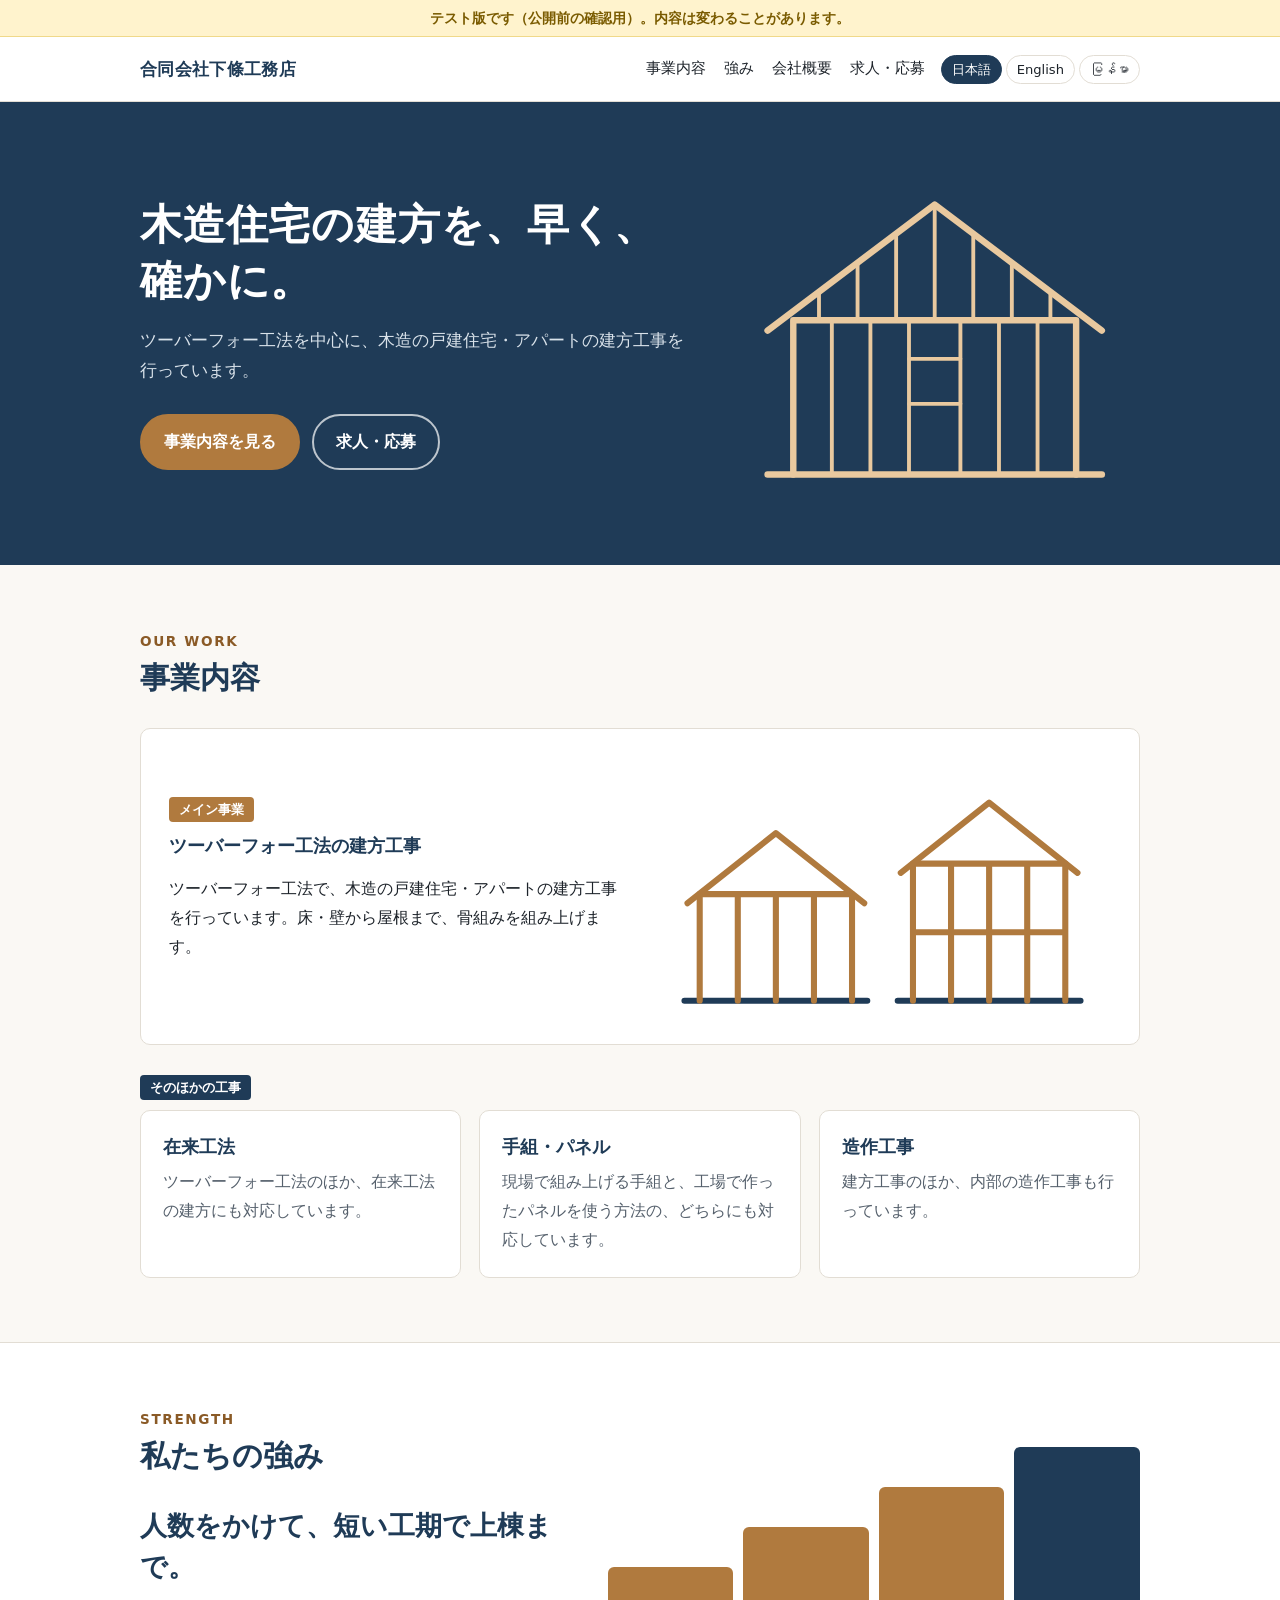
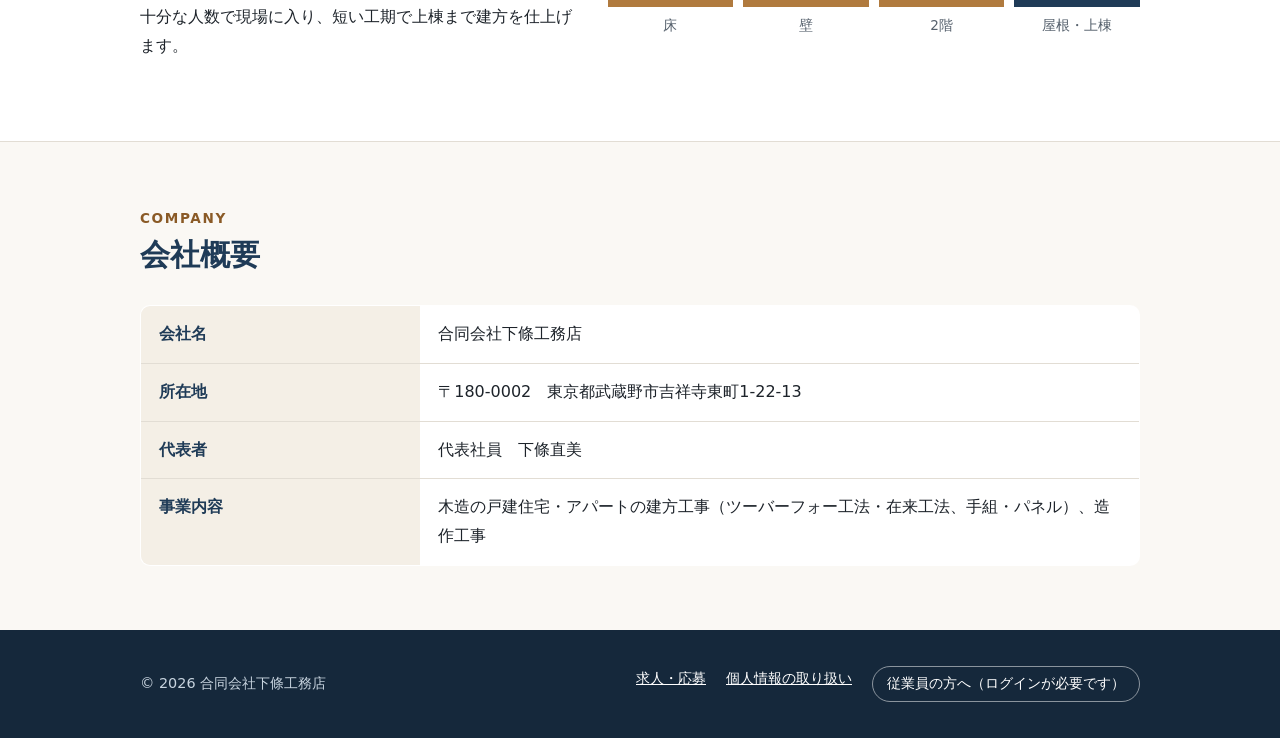
==== index.html @ 4ab25b53 "Add the first draft of the top, careers and privacy pages Co-Authored-By: Claude Opus 5.5 <noreply@a" ====
<!doctype html>
<html lang="ja">
<head>
<meta charset="utf-8">
<meta name="viewport" content="width=device-width, initial-scale=1">
<meta name="robots" content="noindex, nofollow"><!-- テスト版のあいだは検索に出さない。本番で外す -->
<title>合同会社下條工務店｜木造住宅の建方工事（ツーバーフォー工法）</title>
<meta name="description" content="合同会社下條工務店は、ツーバーフォー工法を中心に、木造の戸建住宅・アパートの建方工事を行っています。在来工法、手組・パネル、造作工事にも対応。人数をかけて短い工期で上棟まで行います。">
<link rel="stylesheet" href="assets/style.css">
<script src="assets/config.js"></script>
<script src="assets/i18n.js"></script>
</head>
<body>
<header class="site-header">
  <div class="wrap">
    <a class="brand" href="index.html">合同会社下條工務店</a>
    <button class="menu-btn" type="button" aria-expanded="false" data-i18n="menu">メニュー</button>
    <nav class="nav">
      <a href="#business" data-i18n="nav.business">事業内容</a>
      <a href="#strength" data-i18n="nav.strength">強み</a>
      <a href="#company" data-i18n="nav.company">会社概要</a>
      <a href="recruit.html" data-i18n="nav.recruit">求人・応募</a>
    </nav>
    <div class="langs" aria-label="Language"></div>
  </div>
</header>

<main>
  <div class="hero">
    <div class="wrap">
      <div>
        <h1 data-i18n="hero.title">木造住宅の建方を、早く、確かに。</h1>
        <p data-i18n="hero.lead">ツーバーフォー工法を中心に、木造の戸建住宅・アパートの建方工事を行っています。</p>
        <div class="btns">
          <a class="btn" href="#business" data-i18n="hero.cta1">事業内容を見る</a>
          <a class="btn ghost" href="recruit.html" data-i18n="hero.cta2">求人・応募</a>
        </div>
      </div>
      <!-- ツーバーフォーの骨組みの絵 -->
      <svg class="frame" viewBox="0 0 320 260" fill="none" stroke="currentColor" stroke-width="5" stroke-linecap="round" stroke-linejoin="round" aria-hidden="true">
        <path d="M30 240 H290" />
        <path d="M50 240 V120 H270 V240" />
        <path d="M80 240 V120 M110 240 V120 M140 240 V120 M180 240 V120 M210 240 V120 M240 240 V120" stroke-width="3" />
        <path d="M140 185 H180 M140 150 H180" stroke-width="3" />
        <path d="M30 128 L160 30 L290 128" />
        <path d="M70 98 V120 M100 75 V120 M130 52 V120 M190 52 V120 M220 75 V120 M250 98 V120" stroke-width="3" />
        <path d="M160 30 V120" stroke-width="3" />
      </svg>
    </div>
  </div>

  <section id="business">
    <div class="wrap">
      <p class="eyebrow">OUR WORK</p>
      <h2 data-i18n="biz.title">事業内容</h2>
      <div class="main-biz">
        <div>
          <span class="tag" data-i18n="biz.main.tag">メイン事業</span>
          <h3 data-i18n="biz.main.title">ツーバーフォー工法の建方工事</h3>
          <p data-i18n="biz.main.text">ツーバーフォー工法で、木造の戸建住宅・アパートの建方工事を行っています。床・壁から屋根まで、骨組みを組み上げます。</p>
        </div>
        <svg viewBox="0 0 300 170" fill="none" stroke="#b07a3e" stroke-width="4" stroke-linecap="round" stroke-linejoin="round" aria-hidden="true">
          <path d="M20 160 H140 M160 160 H280" stroke="#1f3b57" />
          <path d="M30 160 V90 H130 V160 M55 160 V90 M80 160 V90 M105 160 V90" />
          <path d="M22 96 L80 50 L138 96" />
          <path d="M170 160 V70 H270 V160 M170 115 H270 M195 160 V70 M220 160 V70 M245 160 V70" />
          <path d="M162 76 L220 30 L278 76" />
        </svg>
      </div>
      <span class="tag sub" data-i18n="biz.sub.tag">そのほかの工事</span>
      <div class="cards">
        <div class="card">
          <h3 data-i18n="biz.sub1.title">在来工法</h3>
          <p data-i18n="biz.sub1.text">ツーバーフォー工法のほか、在来工法の建方にも対応しています。</p>
        </div>
        <div class="card">
          <h3 data-i18n="biz.sub2.title">手組・パネル</h3>
          <p data-i18n="biz.sub2.text">現場で組み上げる手組と、工場で作ったパネルを使う方法の、どちらにも対応しています。</p>
        </div>
        <div class="card">
          <h3 data-i18n="biz.sub3.title">造作工事</h3>
          <p data-i18n="biz.sub3.text">建方工事のほか、内部の造作工事も行っています。</p>
        </div>
      </div>
    </div>
  </section>

  <section id="strength" class="alt">
    <div class="wrap strength">
      <div>
        <p class="eyebrow">STRENGTH</p>
        <h2 data-i18n="str.title">私たちの強み</h2>
        <p class="big" data-i18n="str.big">人数をかけて、短い工期で上棟まで。</p>
        <p data-i18n="str.text">十分な人数で現場に入り、短い工期で上棟まで建方を仕上げます。</p>
      </div>
      <div class="steps" aria-hidden="true">
        <div><div class="bar" style="height:40px"></div><span data-i18n="str.s1">床</span></div>
        <div><div class="bar" style="height:80px"></div><span data-i18n="str.s2">壁</span></div>
        <div><div class="bar" style="height:120px"></div><span data-i18n="str.s3">2階</span></div>
        <div><div class="bar" style="height:160px; background:#1f3b57"></div><span data-i18n="str.s4">屋根・上棟</span></div>
      </div>
    </div>
  </section>

  <section id="company">
    <div class="wrap">
      <p class="eyebrow">COMPANY</p>
      <h2 data-i18n="co.title">会社概要</h2>
      <table class="info">
        <tr><th data-i18n="co.name">会社名</th><td>合同会社下條工務店</td></tr>
        <tr><th data-i18n="co.addr">所在地</th><td>〒180-0002　東京都武蔵野市吉祥寺東町1-22-13</td></tr>
        <tr><th data-i18n="co.rep">代表者</th><td><span data-i18n="co.repv">代表社員</span>　下條直美</td></tr>
        <tr><th data-i18n="co.biz">事業内容</th><td data-i18n="co.bizv">木造の戸建住宅・アパートの建方工事（ツーバーフォー工法・在来工法、手組・パネル）、造作工事</td></tr>
      </table>
    </div>
  </section>

</main>

<footer class="site-footer">
  <div class="wrap">
    <div>© <span data-year></span> 合同会社下條工務店</div>
    <nav>
      <a href="recruit.html" data-i18n="nav.recruit">求人・応募</a>
      <a href="privacy.html" data-i18n="footer.privacy">個人情報の取り扱い</a>
      <a class="staff-link" data-staff-link href="#" data-i18n="footer.staff">従業員の方へ（ログインが必要です）</a>
    </nav>
  </div>
</footer>
</body>
</html>
---- assets/style.css ----
/* 合同会社下條工務店 ホームページの見た目（全ページ共通） */
:root {
  --ink: #1d232a;
  --sub: #55606c;
  --line: #e2ddd4;
  --bg: #faf8f4;
  --card: #ffffff;
  --wood: #b07a3e;      /* 木の色（アクセント） */
  --wood-dark: #8a5a26;
  --navy: #1f3b57;      /* 見出し・帯 */
  --navy-ink: #ffffff;
  --ok: #1e7b4f;
  --err: #a52a2a;
  --radius: 10px;
}
* { box-sizing: border-box; }
html { scroll-behavior: smooth; }
body {
  margin: 0; background: var(--bg); color: var(--ink);
  font-family: "Noto Sans JP", "Hiragino Sans", "Yu Gothic", "Noto Sans Myanmar", "Myanmar Text", system-ui, sans-serif;
  line-height: 1.8; font-size: 16px;
}
html[lang="my"] body { line-height: 2; }
img, svg { max-width: 100%; display: block; }
a { color: var(--wood-dark); }
.wrap { max-width: 1040px; margin: 0 auto; padding: 0 20px; }

/* テスト版の帯 */
.test-bar { background: #fff3cd; color: #7a5b00; text-align: center; font-size: .85rem; font-weight: 700; padding: 6px 12px; border-bottom: 1px solid #f0d98a; }

/* 上の帯 */
.site-header { position: sticky; top: 0; z-index: 20; background: rgba(255,255,255,.96); border-bottom: 1px solid var(--line); backdrop-filter: blur(6px); }
.site-header .wrap { display: flex; align-items: center; gap: 16px; min-height: 64px; flex-wrap: wrap; }
.brand { font-weight: 700; color: var(--navy); text-decoration: none; font-size: 1.05rem; letter-spacing: .02em; margin-right: auto; }
.nav { display: flex; gap: 4px 18px; flex-wrap: wrap; font-size: .92rem; }
.nav a { color: var(--ink); text-decoration: none; padding: 4px 0; border-bottom: 2px solid transparent; }
.nav a:hover, .nav a[aria-current="page"] { border-bottom-color: var(--wood); }
.langs { display: flex; gap: 4px; }
.langs button { font: inherit; font-size: .82rem; border: 1px solid var(--line); background: #fff; color: var(--ink); border-radius: 999px; padding: 2px 10px; cursor: pointer; }
.langs button[aria-pressed="true"] { background: var(--navy); color: #fff; border-color: var(--navy); }
.menu-btn { display: none; font: inherit; background: none; border: 1px solid var(--line); border-radius: 8px; padding: 4px 10px; cursor: pointer; }

/* トップの大きな見出し */
.hero { background: var(--navy); color: var(--navy-ink); overflow: hidden; }
.hero .wrap { display: grid; grid-template-columns: 1.15fr .85fr; gap: 32px; align-items: center; padding-top: 64px; padding-bottom: 64px; }
.hero h1 { font-size: clamp(1.7rem, 4vw, 2.6rem); line-height: 1.35; margin: 0 0 16px; letter-spacing: .02em; }
.hero p { margin: 0 0 28px; color: #d9e2ea; font-size: 1.05rem; }
.hero .frame { color: #e9c99f; }
.btns { display: flex; gap: 12px; flex-wrap: wrap; }
.btn { display: inline-block; text-decoration: none; font-weight: 700; padding: 12px 22px; border-radius: 999px; border: 2px solid var(--wood); background: var(--wood); color: #fff; }
.btn.ghost { background: transparent; color: #fff; border-color: rgba(255,255,255,.7); }
.btn:hover { filter: brightness(1.08); }

/* 各まとまり */
section { padding: 64px 0; }
section.alt { background: #fff; border-top: 1px solid var(--line); border-bottom: 1px solid var(--line); }
.eyebrow { color: var(--wood-dark); font-weight: 700; font-size: .85rem; letter-spacing: .12em; margin: 0 0 4px; }
h2 { font-size: clamp(1.4rem, 3vw, 1.9rem); margin: 0 0 28px; color: var(--navy); line-height: 1.4; }
h3 { font-size: 1.15rem; margin: 0 0 8px; color: var(--navy); line-height: 1.5; }
.lead { color: var(--sub); max-width: 720px; margin: -12px 0 28px; }

.main-biz { display: grid; grid-template-columns: 1fr 1fr; gap: 28px; align-items: center; background: var(--card); border: 1px solid var(--line); border-radius: var(--radius); padding: 28px; margin-bottom: 28px; }
.tag { display: inline-block; font-size: .8rem; font-weight: 700; background: var(--wood); color: #fff; border-radius: 4px; padding: 1px 10px; margin-bottom: 10px; }
.tag.sub { background: var(--navy); }
.cards { display: grid; grid-template-columns: repeat(3, 1fr); gap: 18px; }
.card { background: var(--card); border: 1px solid var(--line); border-radius: var(--radius); padding: 22px; }
.card p { margin: 0; color: var(--sub); }

.strength { display: grid; grid-template-columns: .9fr 1.1fr; gap: 32px; align-items: center; }
.strength .big { font-size: clamp(1.3rem, 3vw, 1.7rem); font-weight: 700; color: var(--navy); line-height: 1.5; margin: 0 0 14px; }
.steps { display: flex; align-items: flex-end; gap: 10px; }
.steps div { flex: 1; text-align: center; font-size: .85rem; color: var(--sub); }
.steps .bar { background: var(--wood); border-radius: 6px 6px 0 0; margin-bottom: 6px; }

table.info { width: 100%; border-collapse: collapse; background: var(--card); border: 1px solid var(--line); border-radius: var(--radius); overflow: hidden; }
table.info th, table.info td { text-align: left; vertical-align: top; padding: 14px 18px; border-bottom: 1px solid var(--line); }
table.info tr:last-child th, table.info tr:last-child td { border-bottom: 0; }
table.info th { width: 28%; background: #f4efe6; color: var(--navy); font-weight: 700; white-space: nowrap; }
.tbd { color: var(--err); font-weight: 700; }

.contact-box { background: var(--navy); color: #fff; border-radius: var(--radius); padding: 32px; display: flex; gap: 24px; flex-wrap: wrap; align-items: center; justify-content: space-between; }
.contact-box h2 { color: #fff; margin-bottom: 8px; }
.contact-box p { margin: 0; color: #d9e2ea; }
.contact-box .lines { font-size: 1.1rem; font-weight: 700; }

/* 求人 */
.flow { display: grid; grid-template-columns: repeat(4, 1fr); gap: 12px; counter-reset: step; padding: 0; margin: 0; list-style: none; }
.flow li { background: var(--card); border: 1px solid var(--line); border-radius: var(--radius); padding: 18px 14px 14px; position: relative; text-align: center; font-weight: 700; color: var(--navy); }
.flow li::before { counter-increment: step; content: counter(step); display: block; width: 30px; height: 30px; line-height: 30px; margin: 0 auto 8px; border-radius: 50%; background: var(--wood); color: #fff; }
form.apply { background: var(--card); border: 1px solid var(--line); border-radius: var(--radius); padding: 28px; display: grid; gap: 18px; }
.field label { display: block; font-weight: 700; margin-bottom: 6px; }
.req { color: #fff; background: var(--err); font-size: .72rem; border-radius: 3px; padding: 0 6px; margin-left: 6px; vertical-align: 2px; }
.field input, .field select, .field textarea { width: 100%; font: inherit; padding: 10px 12px; border: 1px solid #cfc8bb; border-radius: 8px; background: #fff; }
.field textarea { min-height: 120px; resize: vertical; }
.field .hint { font-size: .85rem; color: var(--sub); margin-top: 4px; }
.two { display: grid; grid-template-columns: 1fr 1fr; gap: 18px; }
.agree { display: flex; gap: 10px; align-items: flex-start; }
.agree input { margin-top: 7px; width: 18px; height: 18px; }
.hp { position: absolute; left: -9999px; width: 1px; height: 1px; overflow: hidden; }
button.submit { font: inherit; font-weight: 700; background: var(--wood); color: #fff; border: 0; border-radius: 999px; padding: 14px 28px; cursor: pointer; justify-self: start; }
button.submit:disabled { opacity: .6; cursor: default; }
.form-msg { margin: 0; font-weight: 700; }
.form-msg.ok { color: var(--ok); }
.form-msg.err { color: var(--err); }

/* 文章のページ */
.doc { background: var(--card); border: 1px solid var(--line); border-radius: var(--radius); padding: 32px; }
.doc h3 { margin-top: 24px; }
.doc ul { padding-left: 1.3em; }

/* 下の帯 */
.site-footer { background: #15283b; color: #c7d3de; padding: 36px 0; font-size: .9rem; }
.site-footer .wrap { display: flex; gap: 16px 32px; flex-wrap: wrap; justify-content: space-between; align-items: center; }
.site-footer a { color: #fff; }
.site-footer nav { display: flex; gap: 8px 20px; flex-wrap: wrap; }
.staff-link { border: 1px solid rgba(255,255,255,.5); border-radius: 999px; padding: 4px 14px; text-decoration: none; }

/* スマホ */
@media (max-width: 760px) {
  .menu-btn { display: inline-block; }
  .nav { display: none; width: 100%; flex-direction: column; padding: 8px 0 12px; }
  .nav.open { display: flex; }
  .hero .wrap, .main-biz, .strength, .two { grid-template-columns: 1fr; }
  .hero .wrap { padding-top: 40px; padding-bottom: 40px; }
  .hero .frame { max-width: 280px; margin: 0 auto; }
  .cards, .flow { grid-template-columns: 1fr; }
  section { padding: 48px 0; }
  table.info th { width: 36%; white-space: normal; }
  table.info th, table.info td { padding: 12px; }
  form.apply, .doc, .main-biz { padding: 20px; }
}
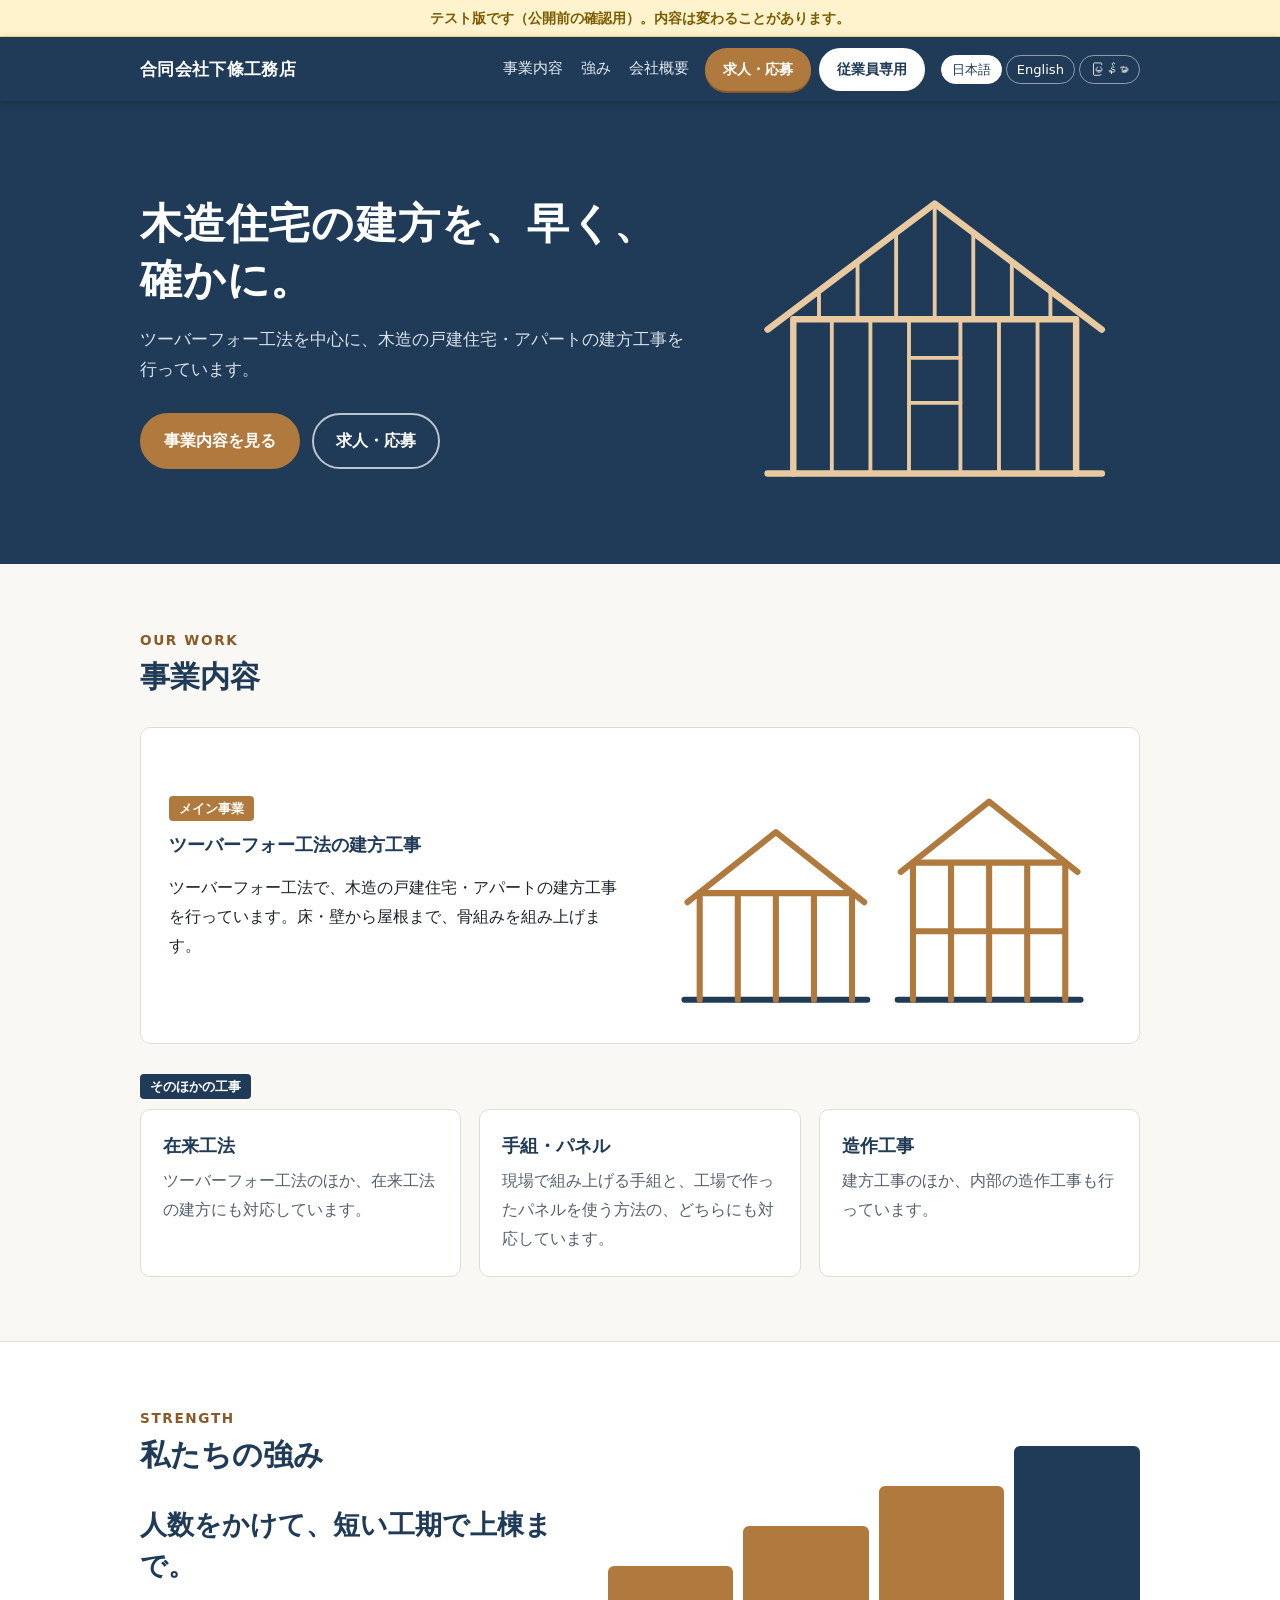
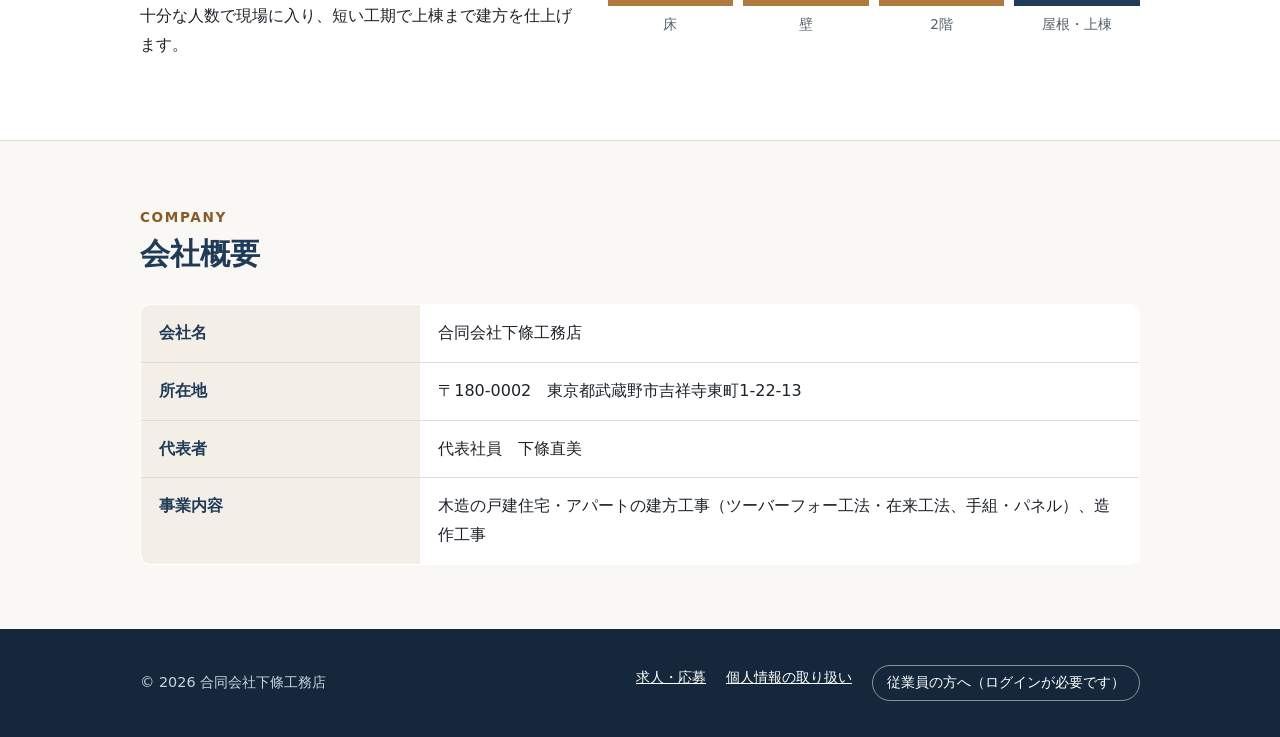
==== commit 2675ec40: "Color the header, add highlighted careers and employee buttons, and detail the job offer with grades" ====
--- a/index.html
+++ b/index.html
@@ -19,8 +19,11 @@
       <a href="#business" data-i18n="nav.business">事業内容</a>
       <a href="#strength" data-i18n="nav.strength">強み</a>
       <a href="#company" data-i18n="nav.company">会社概要</a>
-      <a href="recruit.html" data-i18n="nav.recruit">求人・応募</a>
     </nav>
+    <div class="cta">
+      <a class="hbtn recruit" href="recruit.html" data-i18n="nav.recruit">求人・応募</a>
+      <a class="hbtn staff" data-staff-link href="#" data-i18n="nav.staff">従業員専用</a>
+    </div>
     <div class="langs" aria-label="Language"></div>
   </div>
 </header>
--- a/assets/style.css
+++ b/assets/style.css
@@ -29,16 +29,22 @@
 .test-bar { background: #fff3cd; color: #7a5b00; text-align: center; font-size: .85rem; font-weight: 700; padding: 6px 12px; border-bottom: 1px solid #f0d98a; }
 
 /* 上の帯 */
-.site-header { position: sticky; top: 0; z-index: 20; background: rgba(255,255,255,.96); border-bottom: 1px solid var(--line); backdrop-filter: blur(6px); }
+.site-header { position: sticky; top: 0; z-index: 20; background: var(--navy); color: #fff; box-shadow: 0 2px 8px rgba(0,0,0,.18); }
 .site-header .wrap { display: flex; align-items: center; gap: 16px; min-height: 64px; flex-wrap: wrap; }
-.brand { font-weight: 700; color: var(--navy); text-decoration: none; font-size: 1.05rem; letter-spacing: .02em; margin-right: auto; }
+.brand { font-weight: 700; color: #fff; text-decoration: none; font-size: 1.05rem; letter-spacing: .02em; margin-right: auto; }
 .nav { display: flex; gap: 4px 18px; flex-wrap: wrap; font-size: .92rem; }
-.nav a { color: var(--ink); text-decoration: none; padding: 4px 0; border-bottom: 2px solid transparent; }
-.nav a:hover, .nav a[aria-current="page"] { border-bottom-color: var(--wood); }
+.nav a { color: #e6edf3; text-decoration: none; padding: 4px 0; border-bottom: 2px solid transparent; }
+.nav a:hover, .nav a[aria-current="page"] { border-bottom-color: #e9c99f; color: #fff; }
+/* 目立つボタン（求人・応募、従業員専用） */
+.cta { display: flex; gap: 8px; }
+.hbtn { font-weight: 700; font-size: .9rem; text-decoration: none; border-radius: 999px; padding: 7px 16px; white-space: nowrap; border: 2px solid transparent; }
+.hbtn.recruit { background: var(--wood); color: #fff; box-shadow: 0 2px 0 var(--wood-dark); }
+.hbtn.staff { background: #fff; color: var(--navy); border-color: #fff; }
+.hbtn:hover { filter: brightness(1.1); }
 .langs { display: flex; gap: 4px; }
-.langs button { font: inherit; font-size: .82rem; border: 1px solid var(--line); background: #fff; color: var(--ink); border-radius: 999px; padding: 2px 10px; cursor: pointer; }
-.langs button[aria-pressed="true"] { background: var(--navy); color: #fff; border-color: var(--navy); }
-.menu-btn { display: none; font: inherit; background: none; border: 1px solid var(--line); border-radius: 8px; padding: 4px 10px; cursor: pointer; }
+.langs button { font: inherit; font-size: .82rem; border: 1px solid rgba(255,255,255,.5); background: transparent; color: #fff; border-radius: 999px; padding: 2px 10px; cursor: pointer; }
+.langs button[aria-pressed="true"] { background: #fff; color: var(--navy); border-color: #fff; }
+.menu-btn { display: none; font: inherit; color: #fff; background: none; border: 1px solid rgba(255,255,255,.5); border-radius: 8px; padding: 4px 10px; cursor: pointer; }
 
 /* トップの大きな見出し */
 .hero { background: var(--navy); color: var(--navy-ink); overflow: hidden; }
@@ -84,6 +90,12 @@
 .contact-box .lines { font-size: 1.1rem; font-weight: 700; }
 
 /* 求人 */
+.welcome { margin: 0; padding-left: 1.2em; font-weight: 700; }
+.table-scroll { overflow-x: auto; }
+table.grades th { width: auto; background: #f4efe6; }
+table.grades td.num { text-align: right; white-space: nowrap; font-variant-numeric: tabular-nums; }
+table.grades td.net { font-weight: 700; color: var(--wood-dark); }
+.notes { color: var(--sub); font-size: .9rem; padding-left: 1.2em; }
 .flow { display: grid; grid-template-columns: repeat(4, 1fr); gap: 12px; counter-reset: step; padding: 0; margin: 0; list-style: none; }
 .flow li { background: var(--card); border: 1px solid var(--line); border-radius: var(--radius); padding: 18px 14px 14px; position: relative; text-align: center; font-weight: 700; color: var(--navy); }
 .flow li::before { counter-increment: step; content: counter(step); display: block; width: 30px; height: 30px; line-height: 30px; margin: 0 auto 8px; border-radius: 50%; background: var(--wood); color: #fff; }
@@ -118,6 +130,11 @@
 /* スマホ */
 @media (max-width: 760px) {
   .menu-btn { display: inline-block; }
+  .site-header .wrap { gap: 8px 10px; padding-top: 8px; padding-bottom: 8px; }
+  .cta { order: 3; width: 100%; }
+  .cta .hbtn { flex: 1; text-align: center; }
+  .langs { order: 4; }
+  table.grades { min-width: 560px; }
   .nav { display: none; width: 100%; flex-direction: column; padding: 8px 0 12px; }
   .nav.open { display: flex; }
   .hero .wrap, .main-biz, .strength, .two { grid-template-columns: 1fr; }
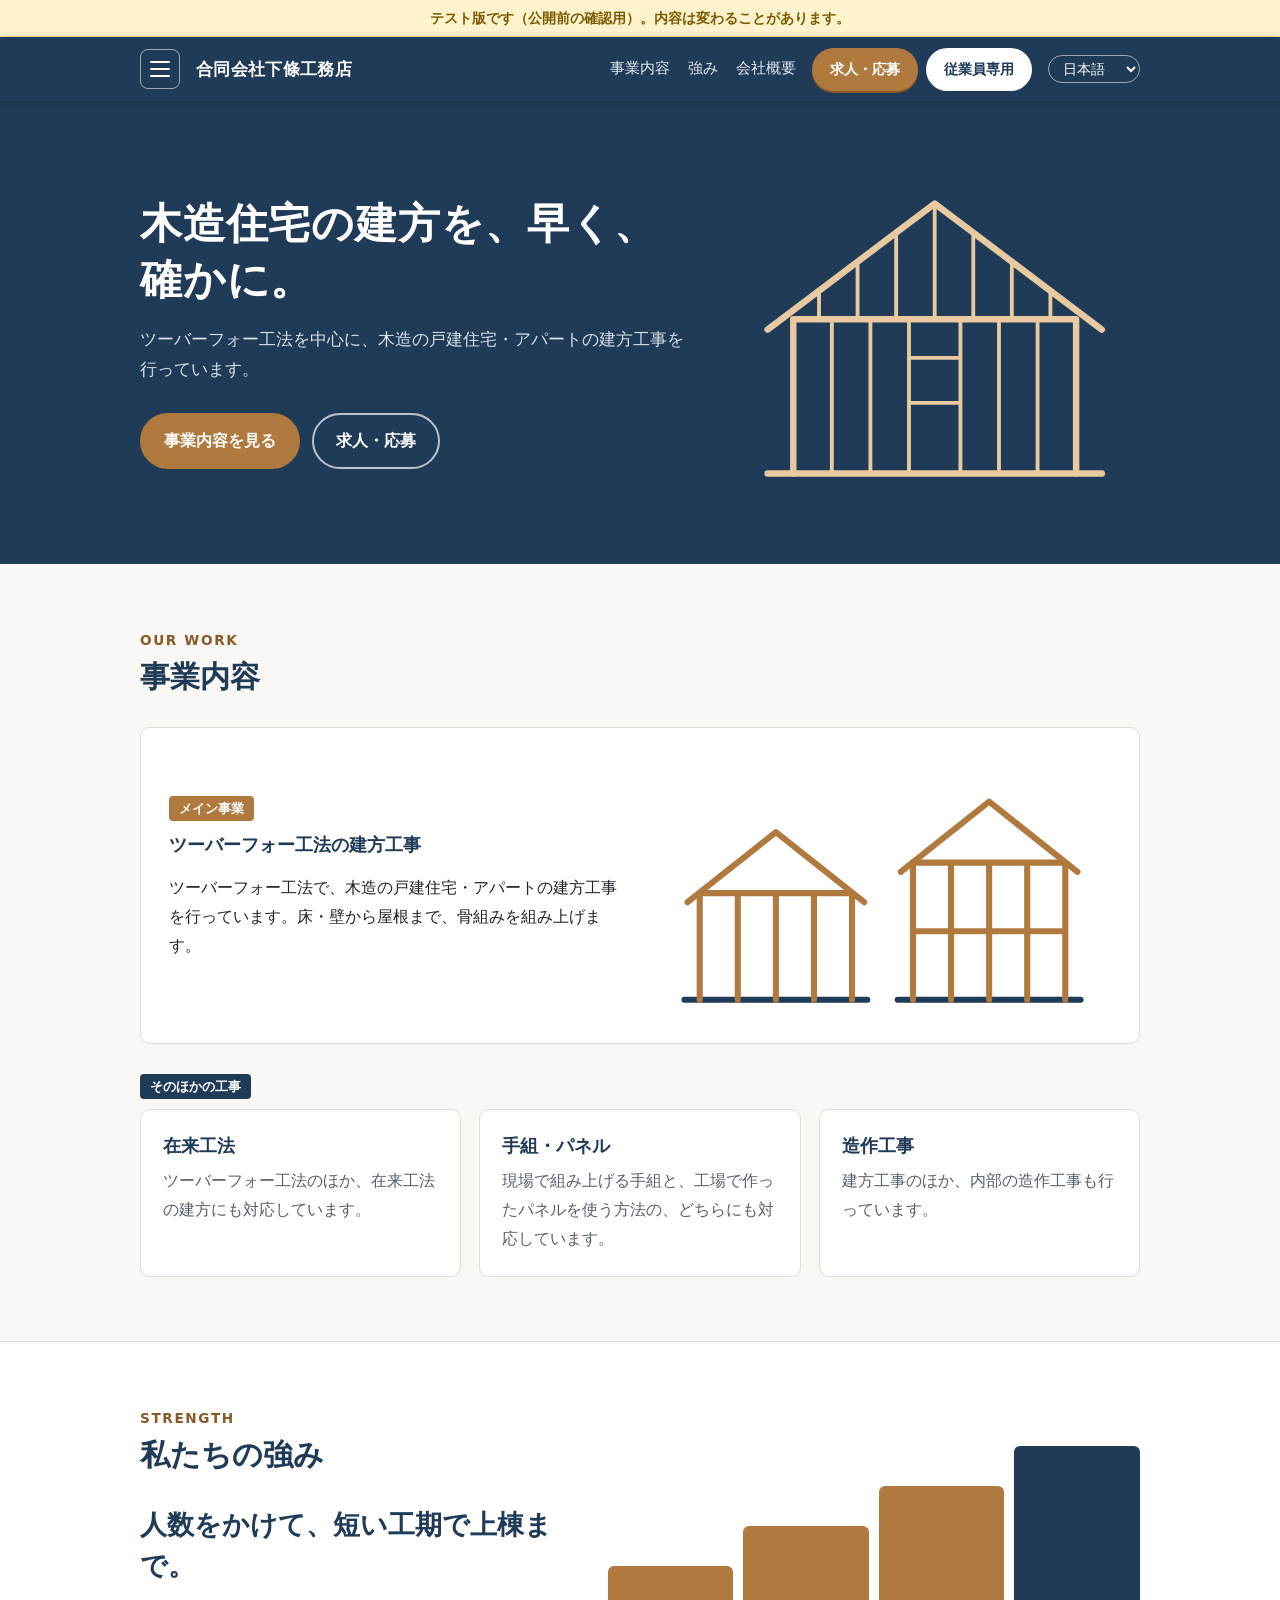
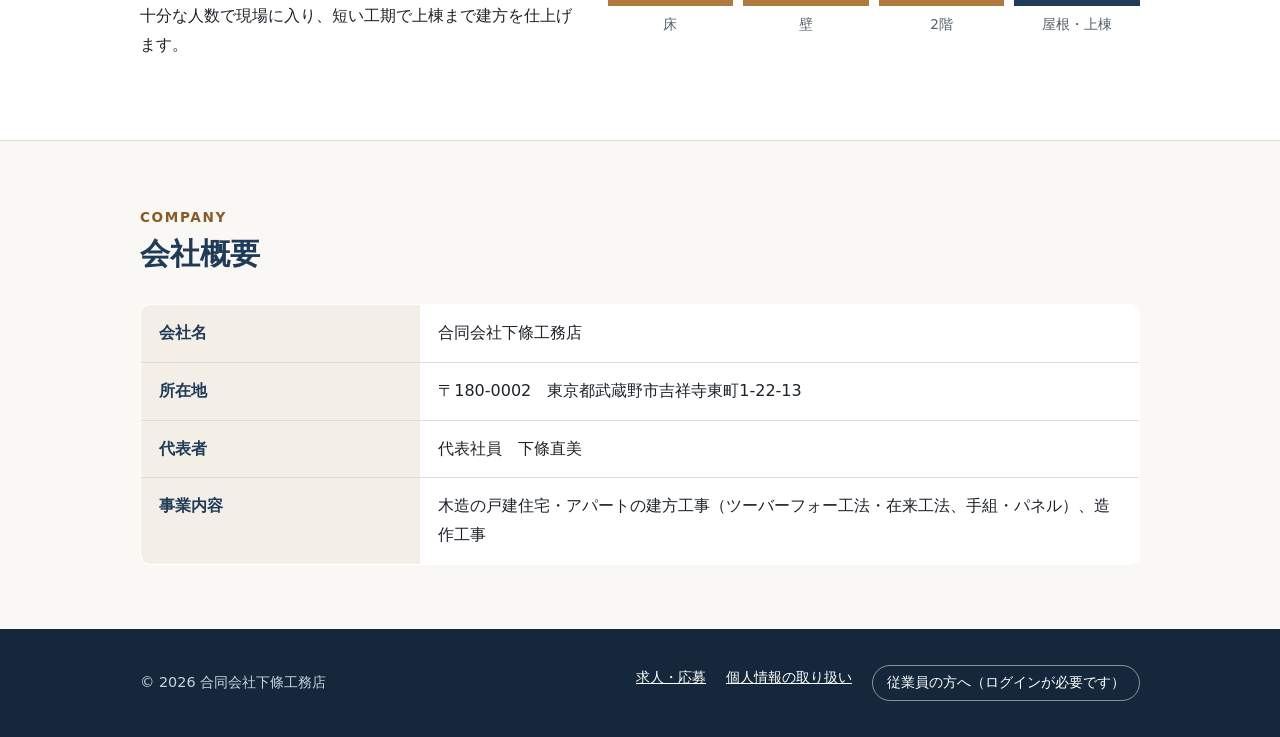
==== commit 8f48afc2: "Add a drawer menu and a language dropdown to the header Co-Authored-By: Claude Opus 5.5 <noreply@ant" ====
--- a/index.html
+++ b/index.html
@@ -13,8 +13,8 @@
 <body>
 <header class="site-header">
   <div class="wrap">
+    <button class="burger" type="button" aria-expanded="false" aria-controls="drawer" aria-label="メニュー"><span></span><span></span><span></span></button>
     <a class="brand" href="index.html">合同会社下條工務店</a>
-    <button class="menu-btn" type="button" aria-expanded="false" data-i18n="menu">メニュー</button>
     <nav class="nav">
       <a href="#business" data-i18n="nav.business">事業内容</a>
       <a href="#strength" data-i18n="nav.strength">強み</a>
@@ -24,7 +24,7 @@
       <a class="hbtn recruit" href="recruit.html" data-i18n="nav.recruit">求人・応募</a>
       <a class="hbtn staff" data-staff-link href="#" data-i18n="nav.staff">従業員専用</a>
     </div>
-    <div class="langs" aria-label="Language"></div>
+    <select class="lang-select" aria-label="言語 / Language"></select>
   </div>
 </header>
 
--- a/assets/style.css
+++ b/assets/style.css
@@ -34,17 +34,37 @@
 .brand { font-weight: 700; color: #fff; text-decoration: none; font-size: 1.05rem; letter-spacing: .02em; margin-right: auto; }
 .nav { display: flex; gap: 4px 18px; flex-wrap: wrap; font-size: .92rem; }
 .nav a { color: #e6edf3; text-decoration: none; padding: 4px 0; border-bottom: 2px solid transparent; }
-.nav a:hover, .nav a[aria-current="page"] { border-bottom-color: #e9c99f; color: #fff; }
+.nav a:hover { border-bottom-color: rgba(233,201,159,.6); color: #fff; }
+.nav a[aria-current] { border-bottom: 3px solid #e9c99f; color: #fff; }
 /* 目立つボタン（求人・応募、従業員専用） */
 .cta { display: flex; gap: 8px; }
 .hbtn { font-weight: 700; font-size: .9rem; text-decoration: none; border-radius: 999px; padding: 7px 16px; white-space: nowrap; border: 2px solid transparent; }
 .hbtn.recruit { background: var(--wood); color: #fff; box-shadow: 0 2px 0 var(--wood-dark); }
 .hbtn.staff { background: #fff; color: var(--navy); border-color: #fff; }
 .hbtn:hover { filter: brightness(1.1); }
-.langs { display: flex; gap: 4px; }
-.langs button { font: inherit; font-size: .82rem; border: 1px solid rgba(255,255,255,.5); background: transparent; color: #fff; border-radius: 999px; padding: 2px 10px; cursor: pointer; }
-.langs button[aria-pressed="true"] { background: #fff; color: var(--navy); border-color: #fff; }
-.menu-btn { display: none; font: inherit; color: #fff; background: none; border: 1px solid rgba(255,255,255,.5); border-radius: 8px; padding: 4px 10px; cursor: pointer; }
+/* 今いる場所の印: ボタンは白い輪と下の小さな三角、帯のリンクは木の色の下線 */
+.hbtn[aria-current] { position: relative; box-shadow: 0 0 0 3px rgba(255,255,255,.85); }
+.hbtn[aria-current]::after { content: ""; position: absolute; left: 50%; bottom: -11px; transform: translateX(-50%); border: 6px solid transparent; border-top-color: #fff; }
+.nav a[aria-current] { font-weight: 700; }
+/* 左上の三本線のメニュー */
+.burger { width: 40px; height: 40px; flex: none; border: 1px solid rgba(255,255,255,.55); border-radius: 8px; background: none; cursor: pointer;
+  display: flex; flex-direction: column; justify-content: center; align-items: center; gap: 5px; padding: 0; }
+.burger span { display: block; width: 20px; height: 2px; background: #fff; border-radius: 2px; }
+/* 言語のプルダウン */
+.lang-select { font: inherit; font-size: .85rem; background: transparent; color: #fff; border: 1px solid rgba(255,255,255,.55); border-radius: 999px; padding: 4px 10px; cursor: pointer; }
+.lang-select option { color: var(--ink); }
+/* 左から出る一覧 */
+.drawer-backdrop { position: fixed; inset: 0; background: rgba(0,0,0,.4); z-index: 60; opacity: 0; pointer-events: none; transition: opacity .2s; }
+.drawer-backdrop.open { opacity: 1; pointer-events: auto; }
+.drawer { position: fixed; top: 0; left: 0; bottom: 0; width: min(300px, 86vw); background: #fff; z-index: 61; transform: translateX(-100%); visibility: hidden;
+  transition: transform .25s ease; box-shadow: 2px 0 12px rgba(0,0,0,.2); overflow-y: auto; }
+.drawer.open { transform: none; visibility: visible; }
+.drawer .dh { background: var(--navy); color: #fff; display: flex; justify-content: space-between; align-items: center; padding: 14px 16px; font-weight: 700; }
+.drawer .dh button { background: none; border: 0; color: #fff; font-size: 1.5rem; line-height: 1; cursor: pointer; }
+.drawer h3 { font-size: .78rem; letter-spacing: .08em; color: var(--wood-dark); margin: 16px 16px 4px; }
+.drawer a { display: block; padding: 11px 16px; color: var(--ink); text-decoration: none; border-left: 4px solid transparent; }
+.drawer a:hover { background: #f6f2ea; }
+.drawer a[aria-current] { border-left-color: var(--wood); font-weight: 700; background: #faf6ef; }
 
 /* トップの大きな見出し */
 .hero { background: var(--navy); color: var(--navy-ink); overflow: hidden; }
@@ -58,7 +78,7 @@
 .btn:hover { filter: brightness(1.08); }
 
 /* 各まとまり */
-section { padding: 64px 0; }
+section { padding: 64px 0; scroll-margin-top: var(--header-h, 72px); }
 section.alt { background: #fff; border-top: 1px solid var(--line); border-bottom: 1px solid var(--line); }
 .eyebrow { color: var(--wood-dark); font-weight: 700; font-size: .85rem; letter-spacing: .12em; margin: 0 0 4px; }
 h2 { font-size: clamp(1.4rem, 3vw, 1.9rem); margin: 0 0 28px; color: var(--navy); line-height: 1.4; }
@@ -95,6 +115,11 @@
 table.grades th { width: auto; background: #f4efe6; }
 table.grades td.num { text-align: right; white-space: nowrap; font-variant-numeric: tabular-nums; }
 table.grades td.net { font-weight: 700; color: var(--wood-dark); }
+.bonus-note { font-weight: 700; color: var(--navy); background: #fff; border: 1px solid var(--line); border-left: 5px solid var(--wood); border-radius: 8px; padding: 12px 16px; margin: 0 0 16px; }
+#grades { scroll-margin-top: 90px; }
+table.grades td.chips { white-space: normal; min-width: 150px; }
+.chip { display: inline-block; font-size: .78rem; background: #efe7da; color: var(--wood-dark); border-radius: 4px; padding: 0 6px; margin: 2px 4px 2px 0; white-space: nowrap; }
+.chip.lead { background: var(--navy); color: #fff; }
 .notes { color: var(--sub); font-size: .9rem; padding-left: 1.2em; }
 .flow { display: grid; grid-template-columns: repeat(4, 1fr); gap: 12px; counter-reset: step; padding: 0; margin: 0; list-style: none; }
 .flow li { background: var(--card); border: 1px solid var(--line); border-radius: var(--radius); padding: 18px 14px 14px; position: relative; text-align: center; font-weight: 700; color: var(--navy); }
@@ -129,14 +154,11 @@
 
 /* スマホ */
 @media (max-width: 760px) {
-  .menu-btn { display: inline-block; }
   .site-header .wrap { gap: 8px 10px; padding-top: 8px; padding-bottom: 8px; }
   .cta { order: 3; width: 100%; }
   .cta .hbtn { flex: 1; text-align: center; }
-  .langs { order: 4; }
   table.grades { min-width: 560px; }
-  .nav { display: none; width: 100%; flex-direction: column; padding: 8px 0 12px; }
-  .nav.open { display: flex; }
+  .nav { display: none; } /* スマホでは帯のリンクは出さず、三本線の一覧から選ぶ */
   .hero .wrap, .main-biz, .strength, .two { grid-template-columns: 1fr; }
   .hero .wrap { padding-top: 40px; padding-bottom: 40px; }
   .hero .frame { max-width: 280px; margin: 0 auto; }
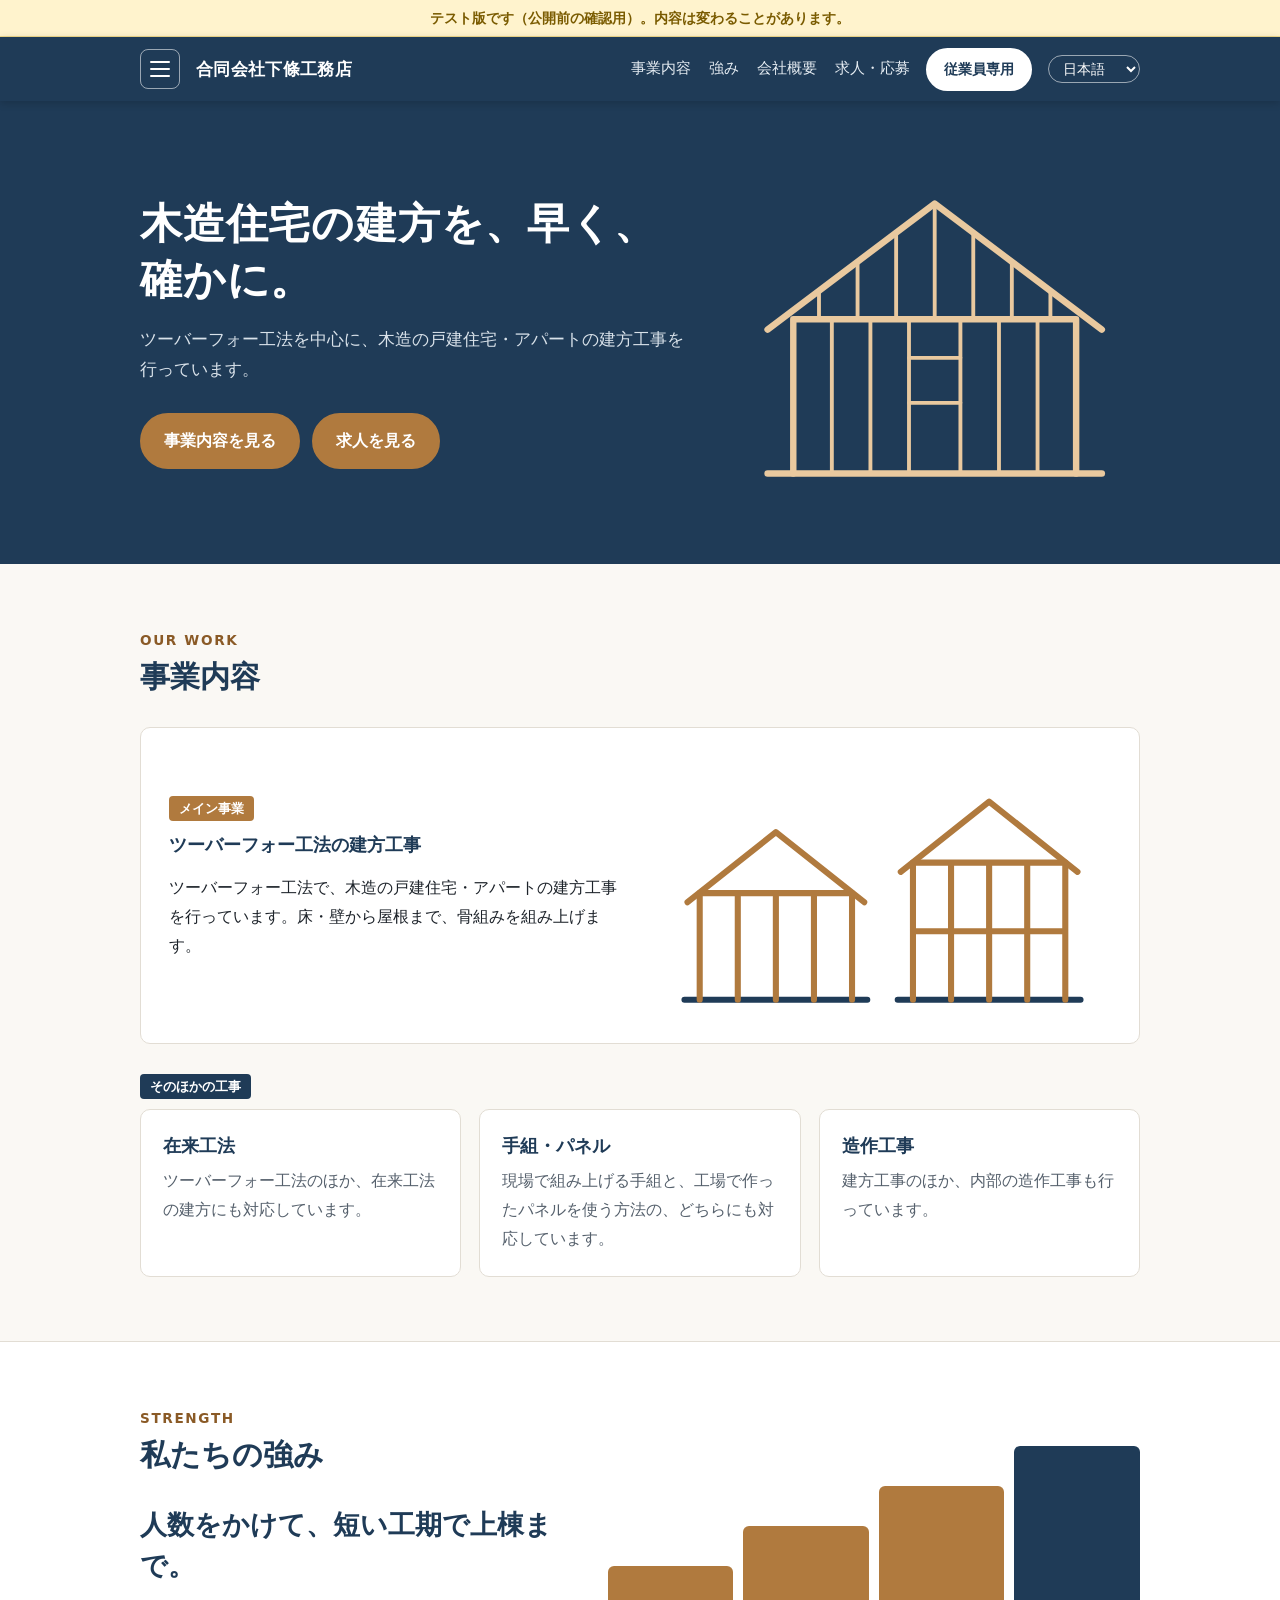
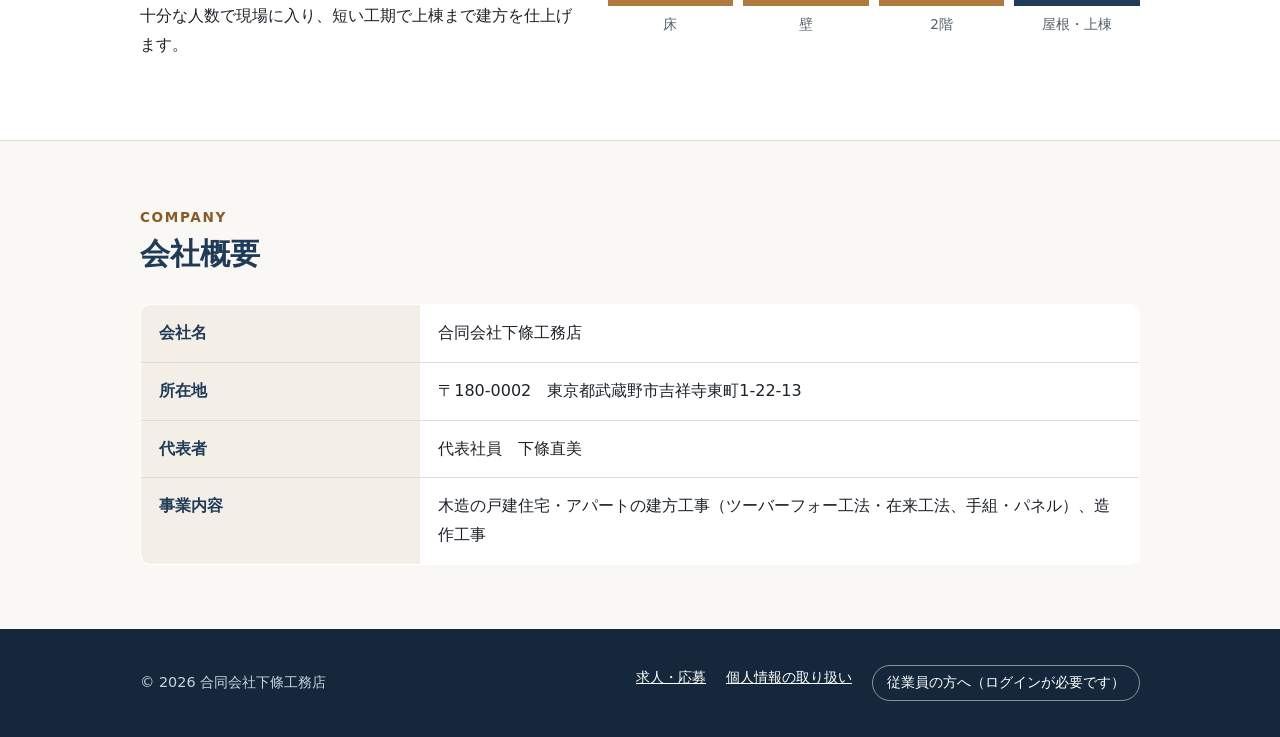
==== commit 0738ddb8: "Make careers a plain header link and give both hero buttons the same style Co-Authored-By: Claude Op" ====
--- a/index.html
+++ b/index.html
@@ -19,9 +19,9 @@
       <a href="#business" data-i18n="nav.business">事業内容</a>
       <a href="#strength" data-i18n="nav.strength">強み</a>
       <a href="#company" data-i18n="nav.company">会社概要</a>
+      <a href="recruit.html" data-i18n="nav.recruit">求人・応募</a>
     </nav>
     <div class="cta">
-      <a class="hbtn recruit" href="recruit.html" data-i18n="nav.recruit">求人・応募</a>
       <a class="hbtn staff" data-staff-link href="#" data-i18n="nav.staff">従業員専用</a>
     </div>
     <select class="lang-select" aria-label="言語 / Language"></select>
@@ -36,7 +36,7 @@
         <p data-i18n="hero.lead">ツーバーフォー工法を中心に、木造の戸建住宅・アパートの建方工事を行っています。</p>
         <div class="btns">
           <a class="btn" href="#business" data-i18n="hero.cta1">事業内容を見る</a>
-          <a class="btn ghost" href="recruit.html" data-i18n="hero.cta2">求人・応募</a>
+          <a class="btn" href="recruit.html" data-i18n="hero.cta2">求人を見る</a>
         </div>
       </div>
       <!-- ツーバーフォーの骨組みの絵 -->
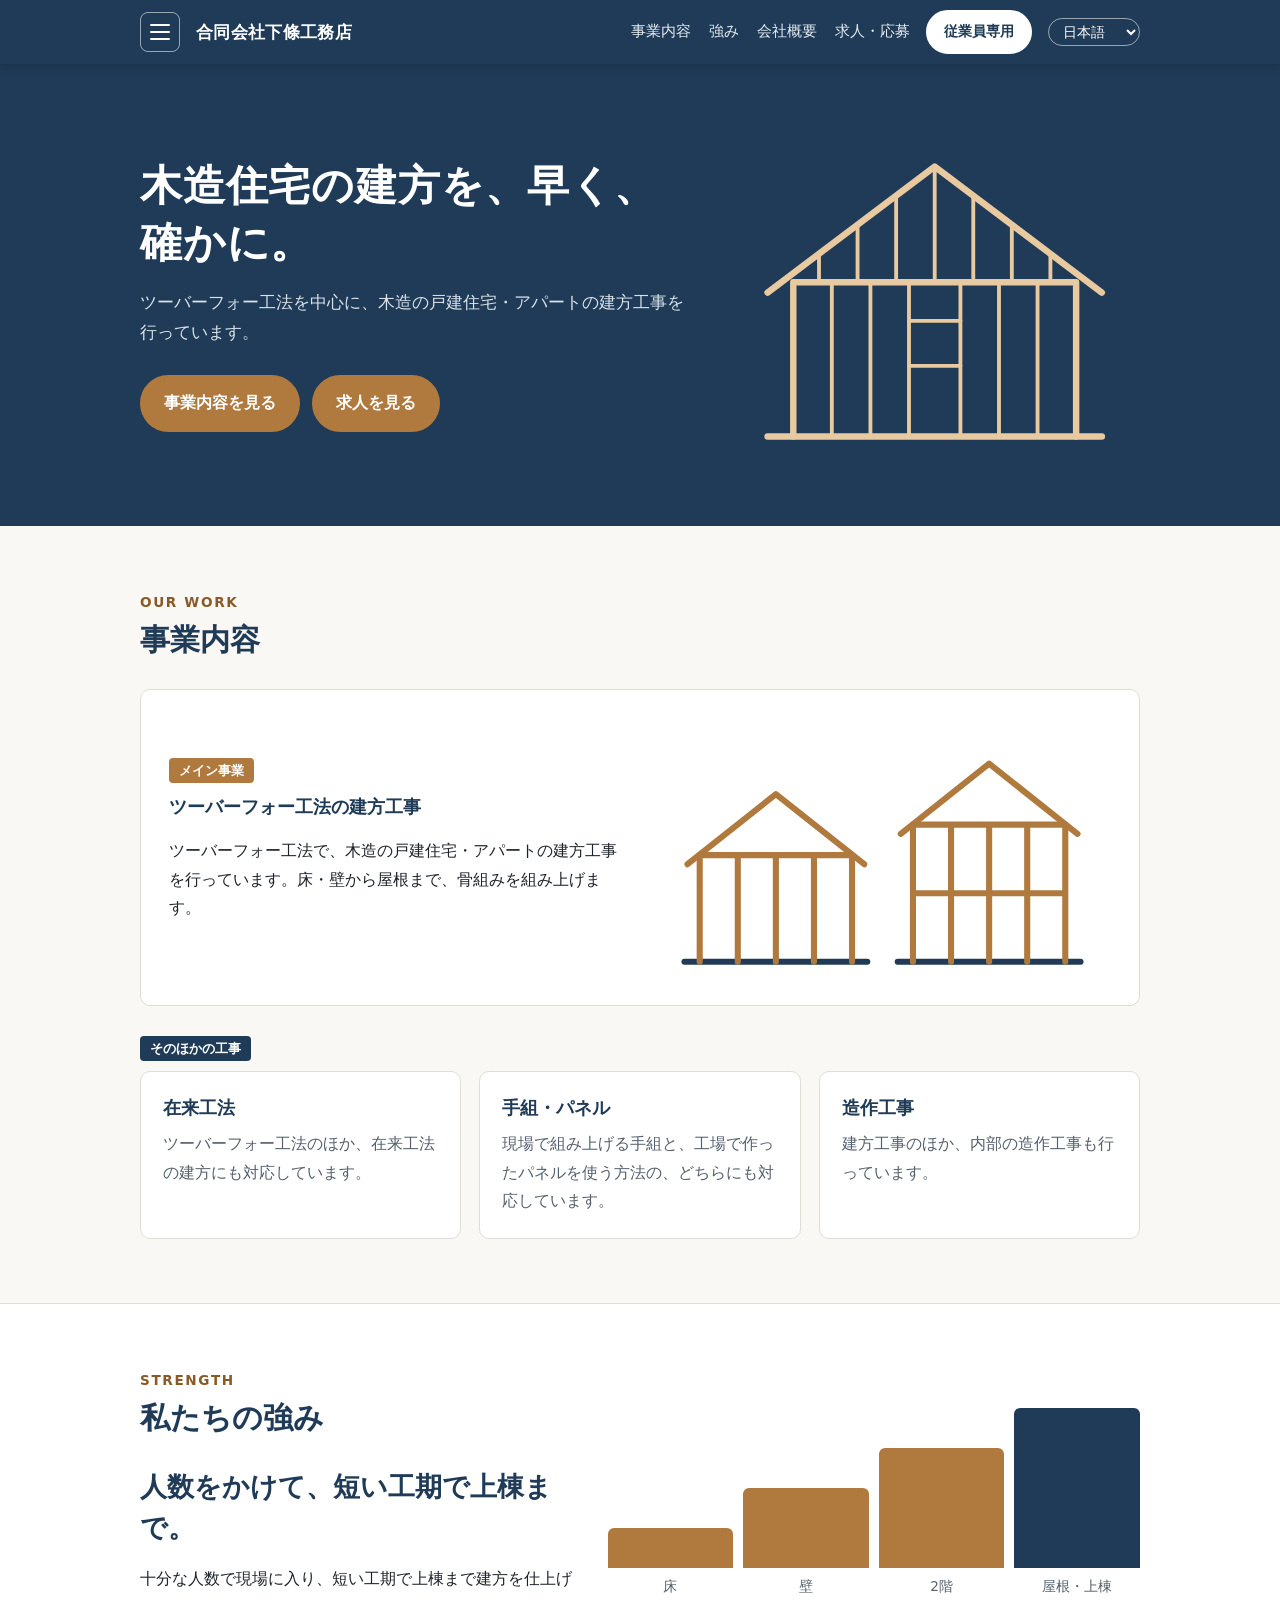
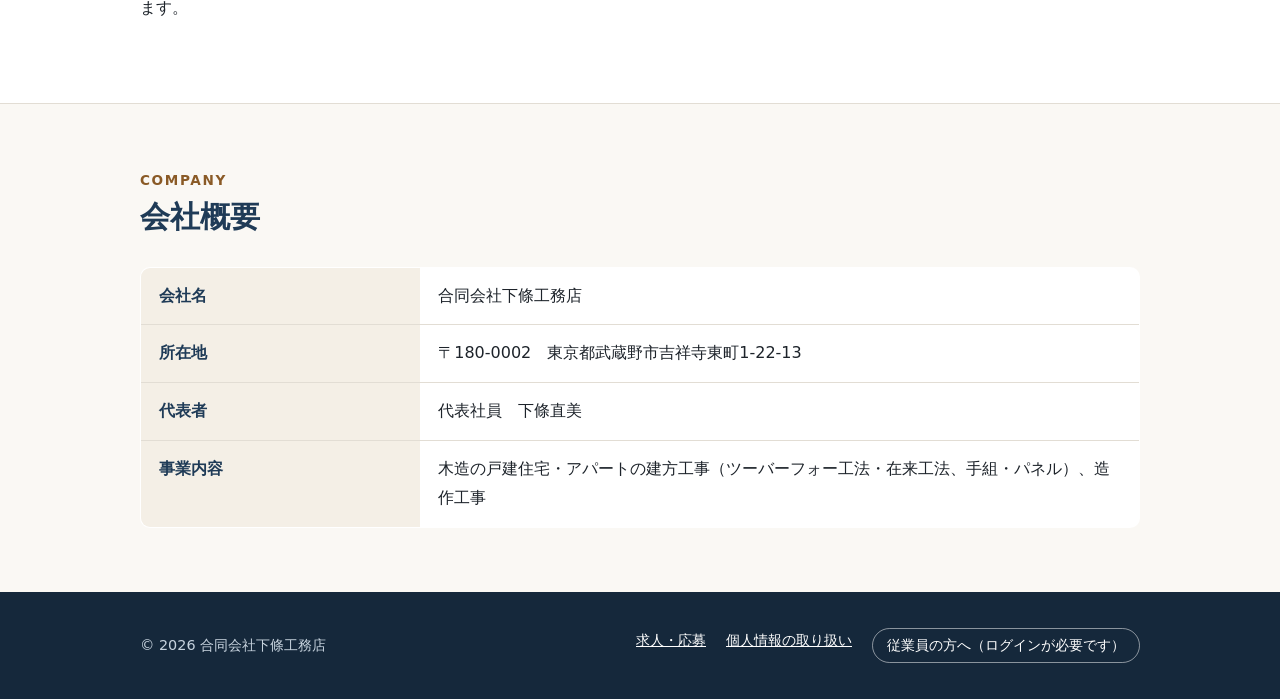
==== commit 0b82b339: "Go live: drop the test banner and allow search engines Co-Authored-By: Claude Opus 5.5 <noreply@anth" ====
--- a/index.html
+++ b/index.html
@@ -3,7 +3,6 @@
 <head>
 <meta charset="utf-8">
 <meta name="viewport" content="width=device-width, initial-scale=1">
-<meta name="robots" content="noindex, nofollow"><!-- テスト版のあいだは検索に出さない。本番で外す -->
 <title>合同会社下條工務店｜木造住宅の建方工事（ツーバーフォー工法）</title>
 <meta name="description" content="合同会社下條工務店は、ツーバーフォー工法を中心に、木造の戸建住宅・アパートの建方工事を行っています。在来工法、手組・パネル、造作工事にも対応。人数をかけて短い工期で上棟まで行います。">
 <link rel="stylesheet" href="assets/style.css">
--- a/assets/style.css
+++ b/assets/style.css
@@ -126,10 +126,14 @@
 .flow li::before { counter-increment: step; content: counter(step); display: block; width: 30px; height: 30px; line-height: 30px; margin: 0 auto 8px; border-radius: 50%; background: var(--wood); color: #fff; }
 form.apply { background: var(--card); border: 1px solid var(--line); border-radius: var(--radius); padding: 28px; display: grid; gap: 18px; }
 .field label { display: block; font-weight: 700; margin-bottom: 6px; }
-.req { color: #fff; background: var(--err); font-size: .72rem; border-radius: 3px; padding: 0 6px; margin-left: 6px; vertical-align: 2px; }
+.req { display: inline-block; white-space: nowrap; color: #fff; background: var(--err); font-size: .72rem; border-radius: 3px; padding: 0 6px; margin-left: 6px; vertical-align: 2px; }
 .field input, .field select, .field textarea { width: 100%; font: inherit; padding: 10px 12px; border: 1px solid #cfc8bb; border-radius: 8px; background: #fff; }
 .field textarea { min-height: 120px; resize: vertical; }
 .field .hint { font-size: .85rem; color: var(--sub); margin-top: 4px; }
+/* 入力欄のすぐ下の但し書き（※つき・木の色）。うまくいかなかったときは赤 */
+.hint.note { font-size: .8rem; color: var(--wood-dark); margin: 6px 0 0; }
+.hint.note::before { content: "※ "; }
+.hint.note.bad { color: var(--err); }
 .two { display: grid; grid-template-columns: 1fr 1fr; gap: 18px; }
 .agree { display: flex; gap: 10px; align-items: flex-start; }
 .agree input { margin-top: 7px; width: 18px; height: 18px; }
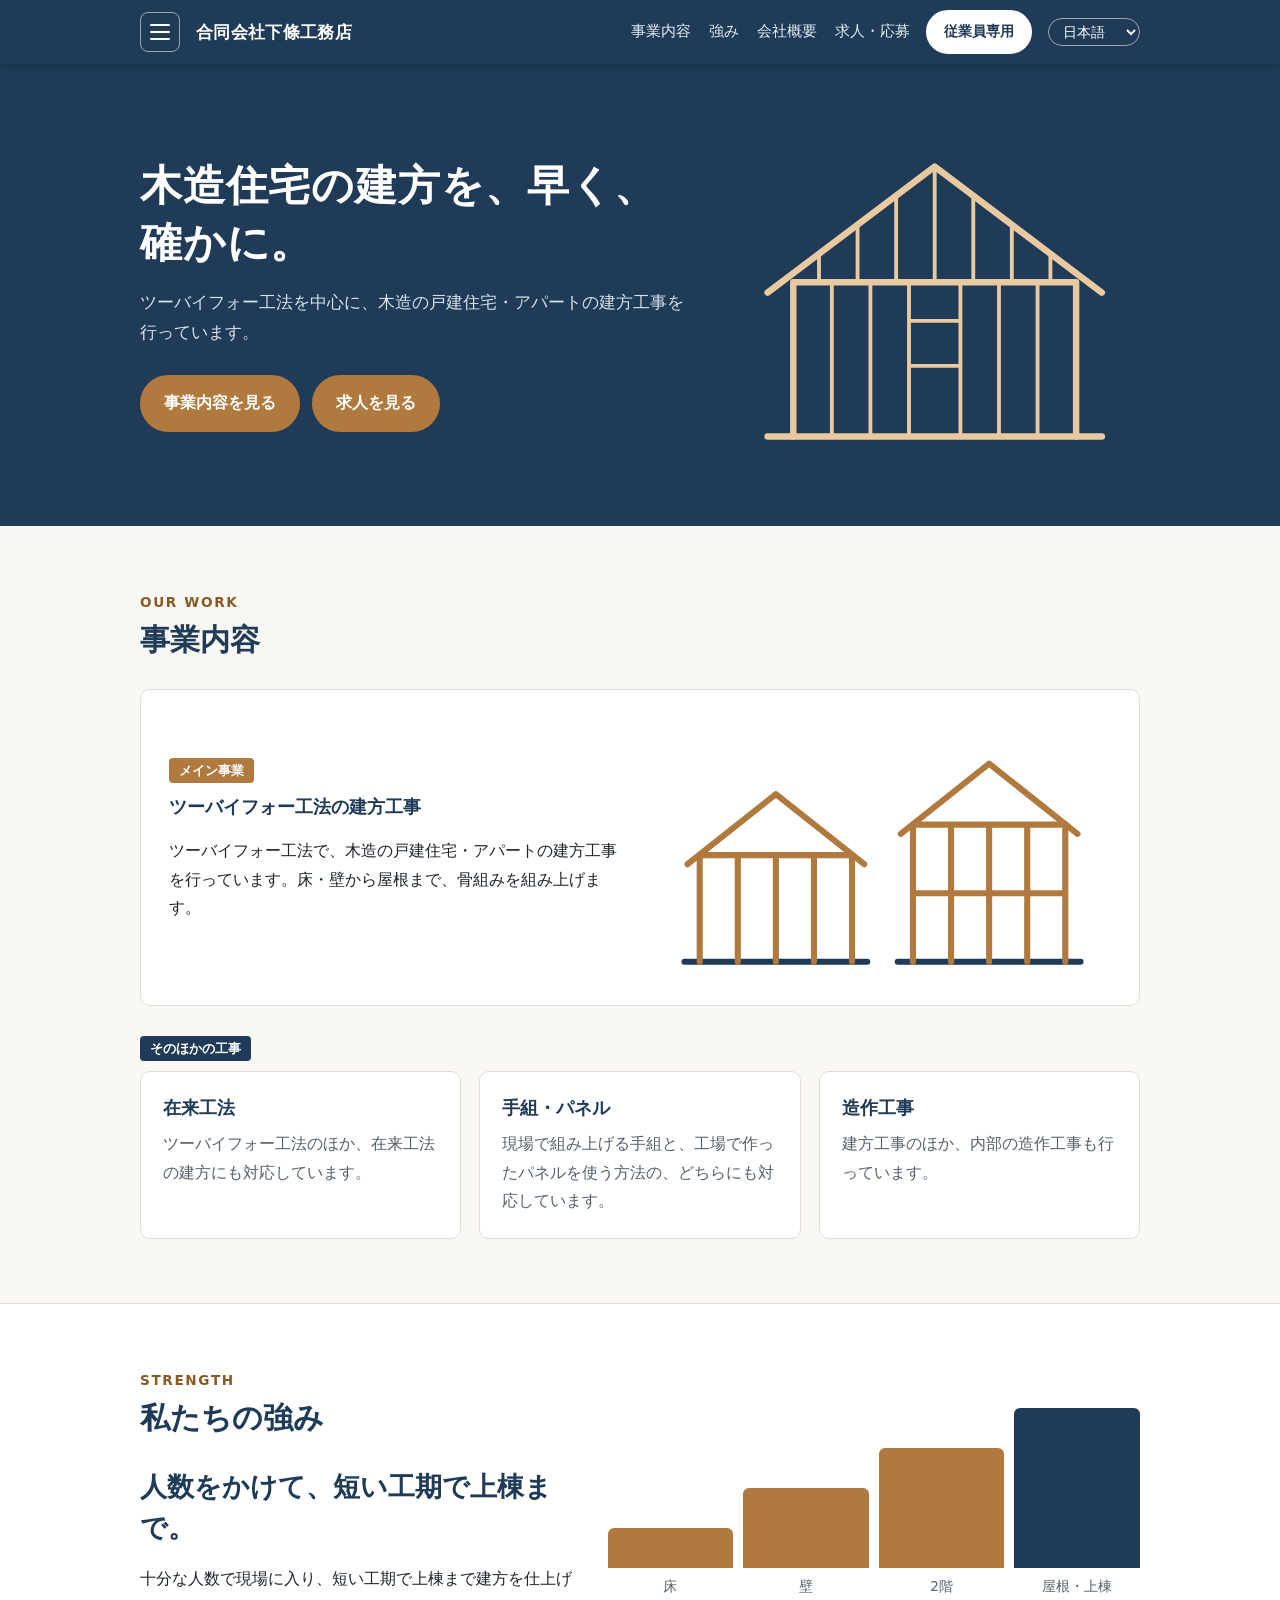
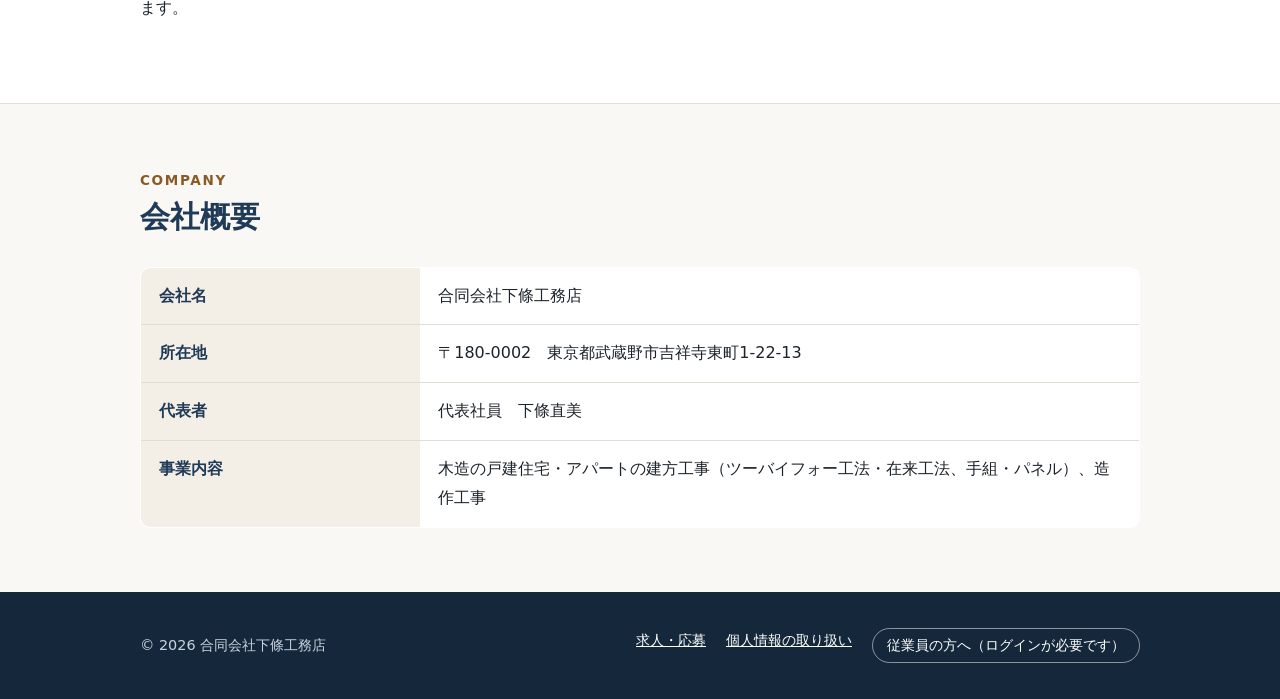
==== commit 99d29a40: "「ツーバーフォー」を「ツーバイフォー」に直す Co-Authored-By: Claude Opus 5.5 <noreply@anthropic.com>" ====
--- a/index.html
+++ b/index.html
@@ -3,8 +3,8 @@
 <head>
 <meta charset="utf-8">
 <meta name="viewport" content="width=device-width, initial-scale=1">
-<title>合同会社下條工務店｜木造住宅の建方工事（ツーバーフォー工法）</title>
-<meta name="description" content="合同会社下條工務店は、ツーバーフォー工法を中心に、木造の戸建住宅・アパートの建方工事を行っています。在来工法、手組・パネル、造作工事にも対応。人数をかけて短い工期で上棟まで行います。">
+<title>合同会社下條工務店｜木造住宅の建方工事（ツーバイフォー工法）</title>
+<meta name="description" content="合同会社下條工務店は、ツーバイフォー工法を中心に、木造の戸建住宅・アパートの建方工事を行っています。在来工法、手組・パネル、造作工事にも対応。人数をかけて短い工期で上棟まで行います。">
 <link rel="stylesheet" href="assets/style.css">
 <script src="assets/config.js"></script>
 <script src="assets/i18n.js"></script>
@@ -13,7 +13,7 @@
 <header class="site-header">
   <div class="wrap">
     <button class="burger" type="button" aria-expanded="false" aria-controls="drawer" aria-label="メニュー"><span></span><span></span><span></span></button>
-    <a class="brand" href="index.html">合同会社下條工務店</a>
+    <a class="brand" href="index.html">合同会社<wbr>下條工務店</a>
     <nav class="nav">
       <a href="#business" data-i18n="nav.business">事業内容</a>
       <a href="#strength" data-i18n="nav.strength">強み</a>
@@ -32,13 +32,13 @@
     <div class="wrap">
       <div>
         <h1 data-i18n="hero.title">木造住宅の建方を、早く、確かに。</h1>
-        <p data-i18n="hero.lead">ツーバーフォー工法を中心に、木造の戸建住宅・アパートの建方工事を行っています。</p>
+        <p data-i18n="hero.lead">ツーバイフォー工法を中心に、木造の戸建住宅・アパートの建方工事を行っています。</p>
         <div class="btns">
           <a class="btn" href="#business" data-i18n="hero.cta1">事業内容を見る</a>
           <a class="btn" href="recruit.html" data-i18n="hero.cta2">求人を見る</a>
         </div>
       </div>
-      <!-- ツーバーフォーの骨組みの絵 -->
+      <!-- ツーバイフォーの骨組みの絵 -->
       <svg class="frame" viewBox="0 0 320 260" fill="none" stroke="currentColor" stroke-width="5" stroke-linecap="round" stroke-linejoin="round" aria-hidden="true">
         <path d="M30 240 H290" />
         <path d="M50 240 V120 H270 V240" />
@@ -58,8 +58,8 @@
       <div class="main-biz">
         <div>
           <span class="tag" data-i18n="biz.main.tag">メイン事業</span>
-          <h3 data-i18n="biz.main.title">ツーバーフォー工法の建方工事</h3>
-          <p data-i18n="biz.main.text">ツーバーフォー工法で、木造の戸建住宅・アパートの建方工事を行っています。床・壁から屋根まで、骨組みを組み上げます。</p>
+          <h3 data-i18n="biz.main.title">ツーバイフォー工法の建方工事</h3>
+          <p data-i18n="biz.main.text">ツーバイフォー工法で、木造の戸建住宅・アパートの建方工事を行っています。床・壁から屋根まで、骨組みを組み上げます。</p>
         </div>
         <svg viewBox="0 0 300 170" fill="none" stroke="#b07a3e" stroke-width="4" stroke-linecap="round" stroke-linejoin="round" aria-hidden="true">
           <path d="M20 160 H140 M160 160 H280" stroke="#1f3b57" />
@@ -73,7 +73,7 @@
       <div class="cards">
         <div class="card">
           <h3 data-i18n="biz.sub1.title">在来工法</h3>
-          <p data-i18n="biz.sub1.text">ツーバーフォー工法のほか、在来工法の建方にも対応しています。</p>
+          <p data-i18n="biz.sub1.text">ツーバイフォー工法のほか、在来工法の建方にも対応しています。</p>
         </div>
         <div class="card">
           <h3 data-i18n="biz.sub2.title">手組・パネル</h3>
@@ -112,7 +112,7 @@
         <tr><th data-i18n="co.name">会社名</th><td>合同会社下條工務店</td></tr>
         <tr><th data-i18n="co.addr">所在地</th><td>〒180-0002　東京都武蔵野市吉祥寺東町1-22-13</td></tr>
         <tr><th data-i18n="co.rep">代表者</th><td><span data-i18n="co.repv">代表社員</span>　下條直美</td></tr>
-        <tr><th data-i18n="co.biz">事業内容</th><td data-i18n="co.bizv">木造の戸建住宅・アパートの建方工事（ツーバーフォー工法・在来工法、手組・パネル）、造作工事</td></tr>
+        <tr><th data-i18n="co.biz">事業内容</th><td data-i18n="co.bizv">木造の戸建住宅・アパートの建方工事（ツーバイフォー工法・在来工法、手組・パネル）、造作工事</td></tr>
       </table>
     </div>
   </section>
--- a/assets/style.css
+++ b/assets/style.css
@@ -158,9 +158,13 @@
 
 /* スマホ */
 @media (max-width: 760px) {
-  .site-header .wrap { gap: 8px 10px; padding-top: 8px; padding-bottom: 8px; }
-  .cta { order: 3; width: 100%; }
-  .cta .hbtn { flex: 1; text-align: center; }
+  /* 帯は1段に収める（三本線・社名・従業員専用・言語。2026-11-10 オーナー: 従業員専用が2段目に落ちないように） */
+  .site-header .wrap { gap: 8px; padding-top: 8px; padding-bottom: 8px; flex-wrap: nowrap; min-height: 56px; }
+  .burger { width: 36px; height: 36px; }
+  .brand { font-size: .85rem; line-height: 1.25; min-width: 0; flex: 1 1 auto; word-break: keep-all; } /* 入りきらないときは社名を「合同会社」と「…工務店」の2行に（HTML の <wbr> の所で折る。切らない） */
+  .cta { flex: none; }
+  .hbtn { padding: 5px 10px; font-size: .8rem; }
+  .lang-select { flex: none; font-size: .78rem; padding: 3px 4px; max-width: 76px; }
   table.grades { min-width: 560px; }
   .nav { display: none; } /* スマホでは帯のリンクは出さず、三本線の一覧から選ぶ */
   .hero .wrap, .main-biz, .strength, .two { grid-template-columns: 1fr; }
